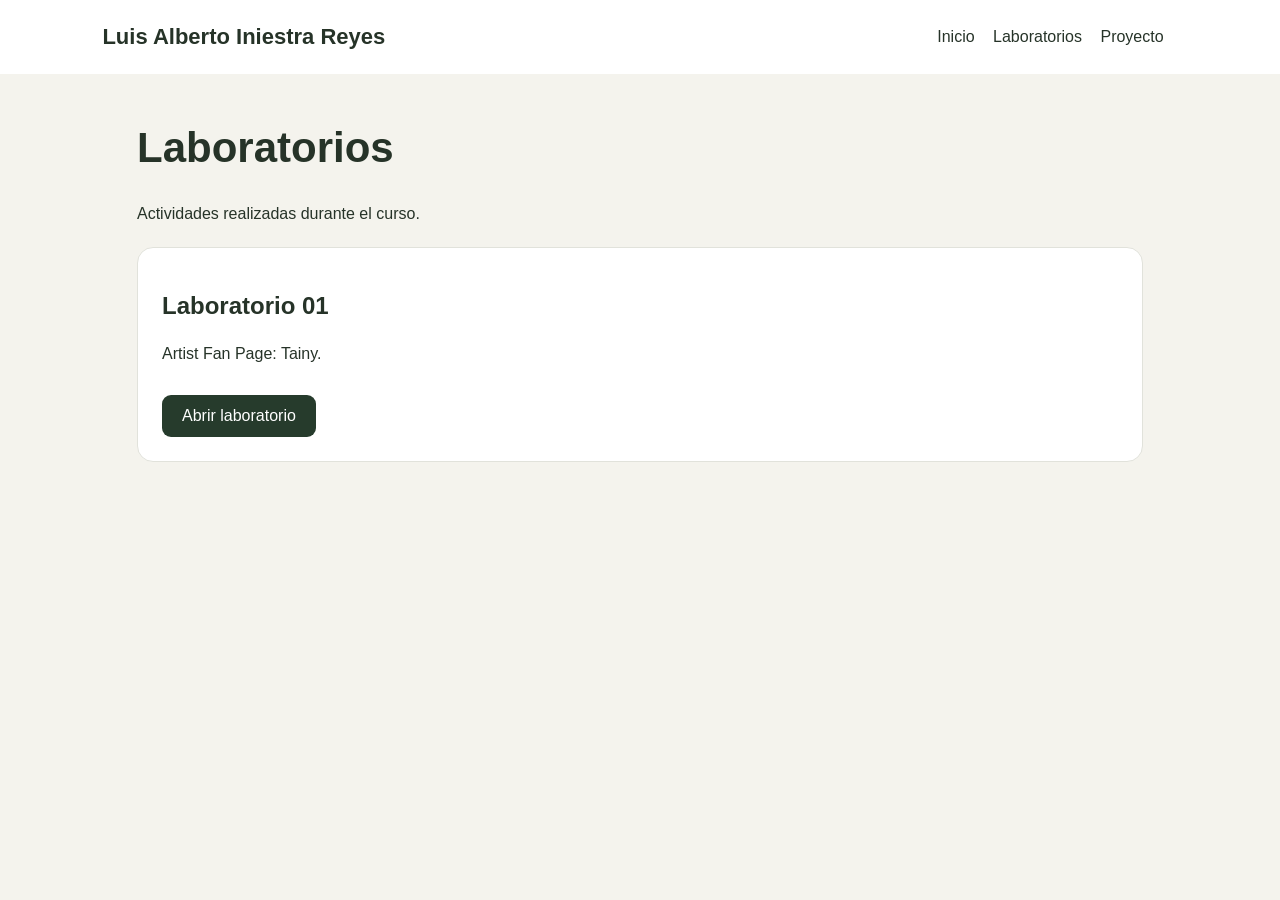
==== laboratorios.html @ 5d75a4f0 "Add files via upload" ====
<!DOCTYPE html>
<html lang="es">
<head>
    <meta charset="UTF-8">
    <meta name="viewport" content="width=device-width, initial-scale=1.0">
    <title>Laboratorios</title>
    <link rel="stylesheet" href="laboratorios.css">
</head>
<body>
    <header>
        <a class="brand" href="index.html">Luis Alberto Iniestra Reyes</a>
        <nav>
            <a href="index.html">Inicio</a>
            <a href="laboratorios.html">Laboratorios</a>
            <a href="proyecto.html">Proyecto</a>
        </nav>
    </header>

    <main>
        <h1>Laboratorios</h1>
        <p>Actividades realizadas durante el curso.</p>

        <section class="card">
            <h2>Laboratorio 01</h2>
            <p>Artist Fan Page: Tainy.</p>
            <a class="button" href="lab01.html">Abrir laboratorio</a>
        </section>
    </main>
</body>
</html>
---- laboratorios.css ----
* {
    box-sizing: border-box;
}

body {
    margin: 0;
    font-family: 'Trebuchet MS', Arial, sans-serif;
    color: #263328;
    background: #f4f3ed;
}

header {
    display: flex;
    justify-content: space-between;
    align-items: center;
    gap: 20px;
    padding: 24px 8%;
    background: white;
}

header a {
    color: #263328;
    text-decoration: none;
    margin-right: 14px;
}

.brand {
    font-size: 22px;
    font-weight: bold;
}

.active {
    font-weight: bold;
    text-decoration: underline;
}

main {
    max-width: 1050px;
    margin: 50px auto;
    padding: 0 22px;
}

h1 {
    font-size: 42px;
}

p {
    line-height: 1.7;
}

.card {
    background: white;
    border: 1px solid #e1e2db;
    border-radius: 16px;
    padding: 24px;
    margin: 20px 0;
}

.card img {
    width: 100%;
    border-radius: 12px;
}

.button {
    display: inline-block;
    padding: 12px 20px;
    margin-top: 12px;
    border-radius: 9px;
    background: #263b2c;
    color: white;
    text-decoration: none;
}

@media (max-width: 650px) {
    header {
        flex-direction: column;
        text-align: center;
    }

    h1 {
        font-size: 32px;
    }
}
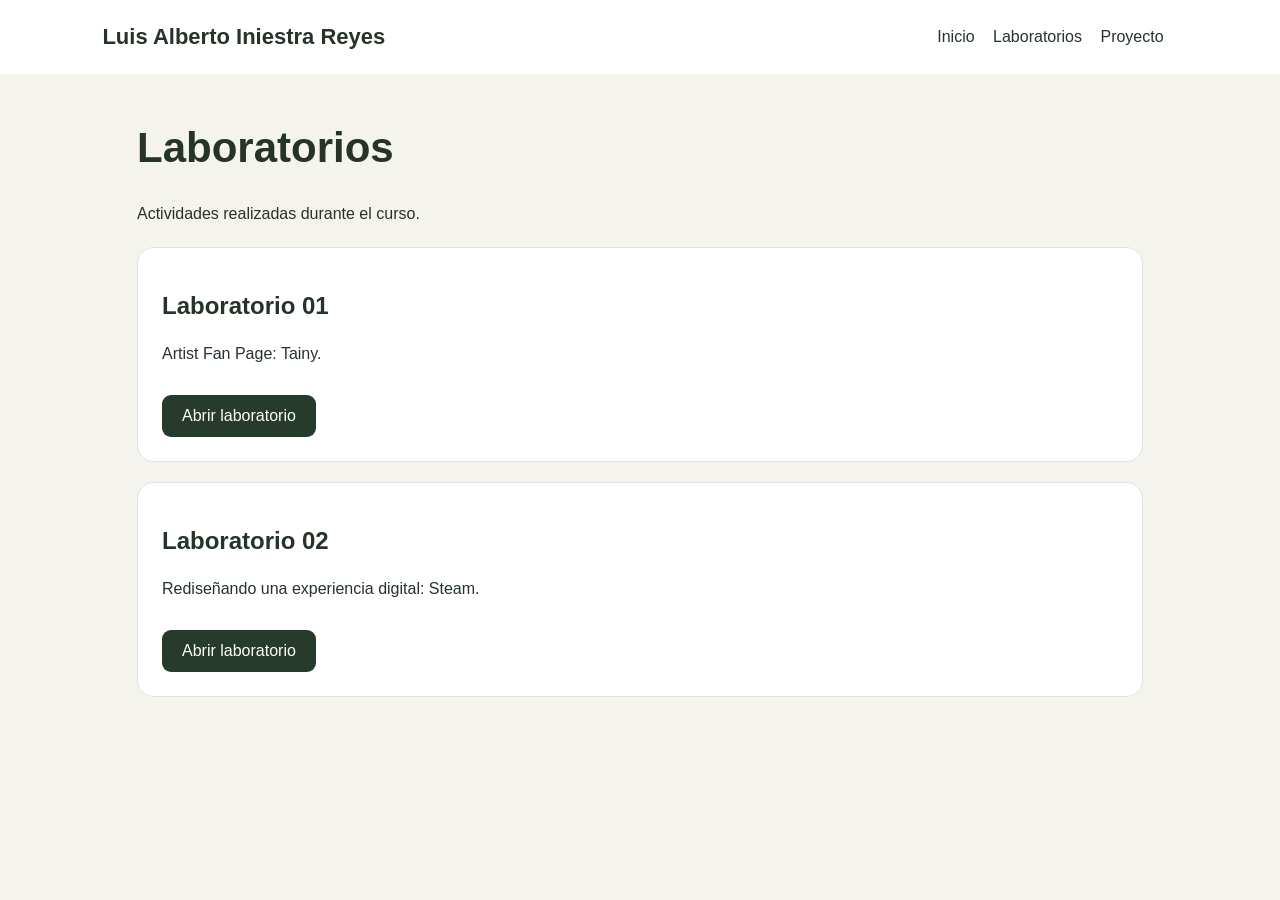
==== commit 032495a5: "Add Laboratorio 02 section with link to Steam lab" ====
--- a/laboratorios.html
+++ b/laboratorios.html
@@ -25,6 +25,12 @@
             <p>Artist Fan Page: Tainy.</p>
             <a class="button" href="lab01.html">Abrir laboratorio</a>
         </section>
+
+        <section class="card">
+            <h2>Laboratorio 02</h2>
+            <p>Rediseñando una experiencia digital: Steam.</p>
+            <a class="button" href="Steam_Lab2_Introduccion(1).pdf" target="_blank" rel="noopener noreferrer">Abrir laboratorio</a>
+        </section>
     </main>
 </body>
 </html>
